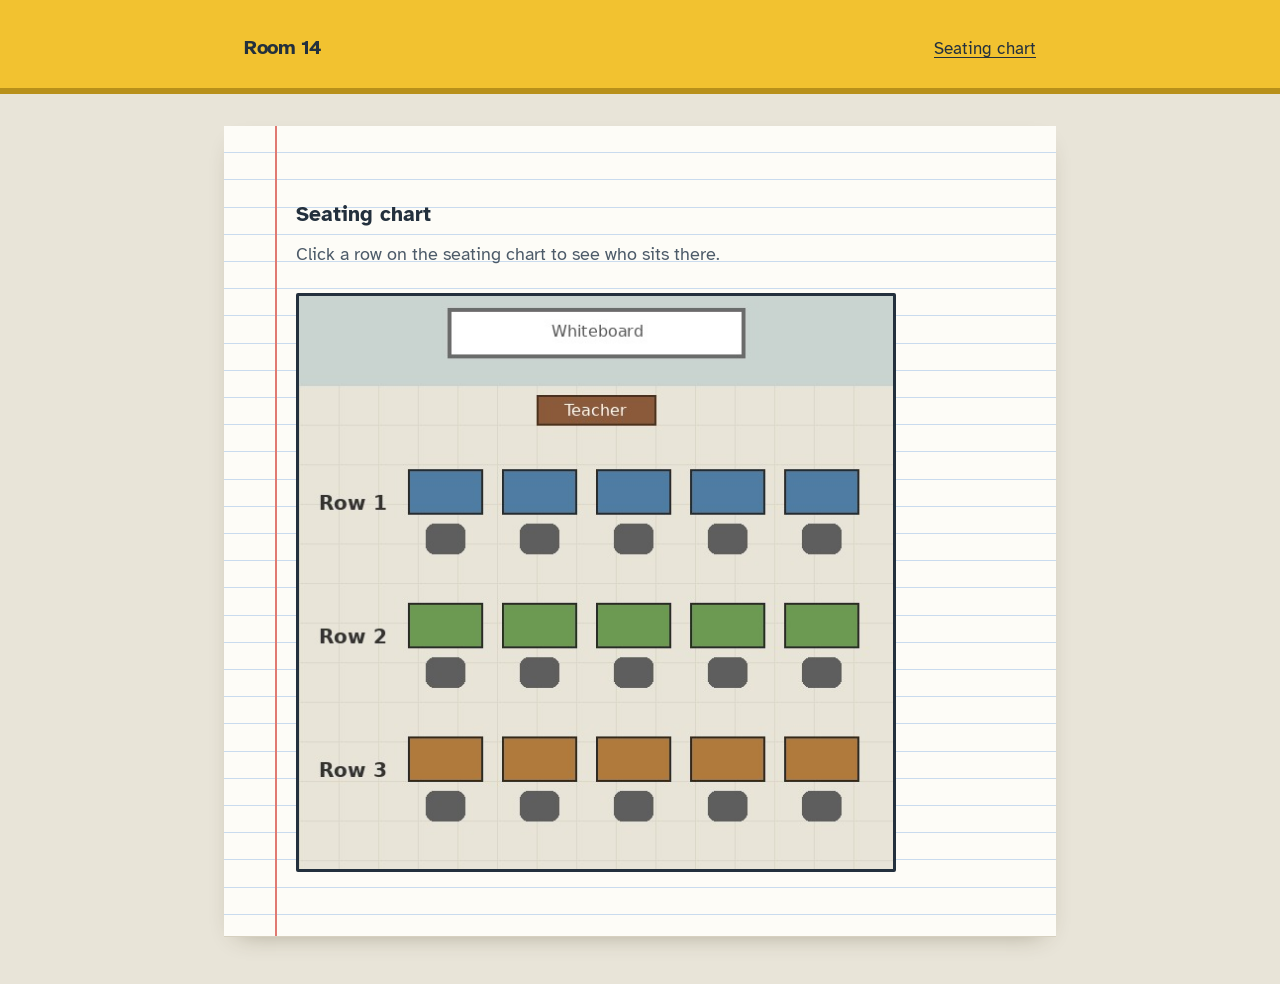
==== index.html @ 5ba51707 "Update index.html" ====
<!DOCTYPE html>
<html lang="en">
<head>
  <meta charset="utf-8">
  <meta name="viewport" content="width=device-width, initial-scale=1">
  <title>Seating chart | Room 14</title>
  <link rel="preconnect" href="https://fonts.googleapis.com">
  <link rel="preconnect" href="https://fonts.gstatic.com" crossorigin>
  <link href="https://fonts.googleapis.com/css2?family=Atkinson+Hyperlegible:wght@400;700&display=swap" rel="stylesheet">
  <link rel="stylesheet" href="styles.css">
</head>
<body>
  <a class="skip-link" href="#main">Skip to main content</a>

  <header class="site-header">
    <div class="inner">
      <h1><a class="site-name" href="index.html">Room 14</a></h1>
      <nav aria-label="Main">
        <a href="index.html" aria-current="page">Seating chart</a>
      </nav>
    </div>
  </header>

  <main id="main">
    <h2>Seating chart</h2>
    <p class="lede">Click a row on the seating chart to see who sits there.</p>

    <figure class="chart">
      <!-- Intentional accessibility failure: the <area> elements below have no alt attribute. -->
      <img src="seating.jpg" alt="seatingChart" usemap="#seatingMap" width="600" height="579">

      <map name="seatingMap">
      <area shape="rect" coords="10,170,570,290" href="row1.htm">
      <area shape="rect" coords="10,305,570,425" href="row2.htm">
      <area shape="rect" coords="10,440,570,560" href="row3.htm">
      </map>
    </figure>
  </main>
</body>
</html>
---- styles.css ----
/* Room 14 seating chart demo: notebook-paper theme */
:root {
  --paper: #fdfcf7;
  --rule: #c9dbee;
  --margin: #e07a72;
  --ink: #23303d;
  --ink-soft: #4d5b69;
  --pencil: #f2c230;
  --pencil-dark: #b8901a;
  --link: #1f5f9e;
}

* { box-sizing: border-box; }

html { background: #e8e4d8; }

body {
  margin: 0;
  font-family: "Atkinson Hyperlegible", "Segoe UI", Verdana, sans-serif;
  font-size: 1.0625rem;
  line-height: 1.6;
  color: var(--ink);
}

.skip-link {
  position: absolute;
  left: 1rem;
  top: -3rem;
  background: var(--ink);
  color: #fff;
  padding: .5rem .9rem;
  border-radius: 4px;
  z-index: 10;
}
.skip-link:focus { top: 1rem; }

/* Pencil-yellow header */
.site-header {
  background: var(--pencil);
  border-bottom: 6px solid var(--pencil-dark);
}
.site-header .inner {
  max-width: 52rem;
  margin: 0 auto;
  padding: 1rem 1.25rem;
  display: flex;
  flex-wrap: wrap;
  align-items: baseline;
  justify-content: space-between;
  gap: .5rem 1.5rem;
}
.site-name {
  font-weight: 700;
  font-size: 1.25rem;
  color: var(--ink);
  text-decoration: none;
}
.site-header nav a {
  color: var(--ink);
  margin-left: 1.1rem;
  text-underline-offset: 3px;
}
.site-header nav a:first-child { margin-left: 0; }

/* The notebook page */
main {
  max-width: 52rem;
  margin: 2rem auto 3rem;
  padding: 2.5rem 1.5rem 2.5rem 4.5rem;
  background-color: var(--paper);
  background-image:
    linear-gradient(to right, transparent 3.2rem, var(--margin) 3.2rem, var(--margin) calc(3.2rem + 2px), transparent calc(3.2rem + 2px)),
    repeating-linear-gradient(to bottom, transparent 0, transparent calc(1.7rem - 1px), var(--rule) calc(1.7rem - 1px), var(--rule) 1.7rem);
  box-shadow: 0 1px 0 #d6d0bf, 0 10px 24px -14px rgba(60, 50, 20, .45);
}

h1 {
  font-size: clamp(2rem, 5vw, 2.75rem);
  line-height: 1.1;
  margin: 0 0 .5rem;
  letter-spacing: -.01em;
}
h2 { font-size: 1.3rem; margin: 2rem 0 .5rem; }
p { margin: 0 0 1rem; max-width: 38rem; }
.lede { font-size: 1.15rem; color: var(--ink-soft); }

a { color: var(--link); }
a:hover { color: var(--ink); }

:focus-visible {
  outline: 3px solid var(--link);
  outline-offset: 3px;
}

/* Seating chart: the image map must stay at its natural size,
   so the frame scrolls instead of scaling the image. */
.chart {
  margin: 1.5rem 0;
  overflow-x: auto;
}
.chart img {
  display: block;
  max-width: none;
  border: 3px solid var(--ink);
  border-radius: 2px;
  background: #fff;
}
.chart figcaption {
  margin-top: .5rem;
  font-size: .95rem;
  color: var(--ink-soft);
}

/* Note explaining the intentional failure */
.test-note {
  margin-top: 2rem;
  padding: 1rem 1.25rem;
  background: #fff6d6;
  border-left: 6px solid var(--pencil);
  max-width: 38rem;
}
.test-note h2 { margin-top: 0; font-size: 1.1rem; }
.test-note p:last-child { margin-bottom: 0; }
code {
  font-family: Consolas, "Courier New", monospace;
  font-size: .92em;
  background: #f1ecd8;
  padding: .05em .3em;
  border-radius: 3px;
}

/* Row pages */
table {
  border-collapse: collapse;
  margin: 1rem 0 1.5rem;
  min-width: 18rem;
  background: #fff;
}
th, td {
  text-align: left;
  padding: .45rem .9rem;
  border: 1px solid #b9c3cc;
}
thead th { background: var(--pencil); }

.back-link {
  display: inline-block;
  font-weight: 700;
  padding: .5rem .9rem;
  border: 2px solid var(--ink);
  border-radius: 4px;
  text-decoration: none;
  color: var(--ink);
  background: #fff;
}
.back-link:hover { background: var(--pencil); }

footer {
  max-width: 52rem;
  margin: 0 auto 2rem;
  padding: 0 1.25rem;
  font-size: .9rem;
  color: var(--ink-soft);
}

@media (max-width: 600px) {
  main {
    margin: 1rem .5rem 2rem;
    padding: 2rem 1rem 2rem 2.75rem;
    background-image:
      linear-gradient(to right, transparent 1.9rem, var(--margin) 1.9rem, var(--margin) calc(1.9rem + 2px), transparent calc(1.9rem + 2px)),
      repeating-linear-gradient(to bottom, transparent 0, transparent calc(1.7rem - 1px), var(--rule) calc(1.7rem - 1px), var(--rule) 1.7rem);
  }
}

.visually-hidden {
  position: absolute;
  width: 1px; height: 1px;
  margin: -1px; padding: 0; border: 0;
  overflow: hidden;
  clip: rect(0 0 0 0);
  white-space: nowrap;
}
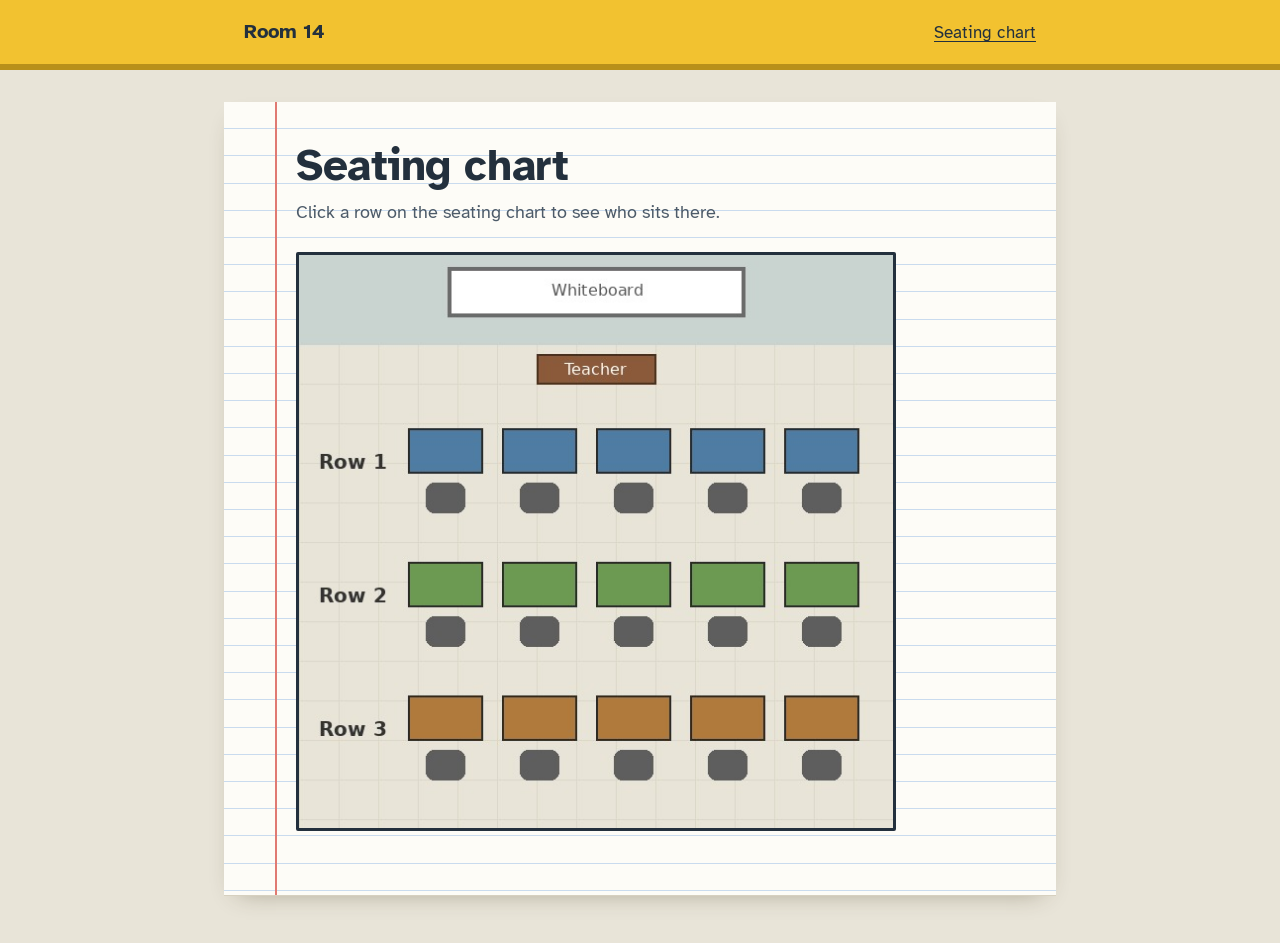
==== commit a77a9efd: "Update index.html" ====
--- a/index.html
+++ b/index.html
@@ -14,7 +14,7 @@
 
   <header class="site-header">
     <div class="inner">
-      <h1><a class="site-name" href="index.html">Room 14</a></h1>
+      <a class="site-name" href="index.html">Room 14</a>
       <nav aria-label="Main">
         <a href="index.html" aria-current="page">Seating chart</a>
       </nav>
--- a/styles.css
+++ b/styles.css
@@ -74,13 +74,13 @@
   box-shadow: 0 1px 0 #d6d0bf, 0 10px 24px -14px rgba(60, 50, 20, .45);
 }
 
-h1 {
+h2 {
   font-size: clamp(2rem, 5vw, 2.75rem);
   line-height: 1.1;
   margin: 0 0 .5rem;
   letter-spacing: -.01em;
 }
-h2 { font-size: 1.3rem; margin: 2rem 0 .5rem; }
+h3 { font-size: 1.3rem; margin: 2rem 0 .5rem; }
 p { margin: 0 0 1rem; max-width: 38rem; }
 .lede { font-size: 1.15rem; color: var(--ink-soft); }
 
